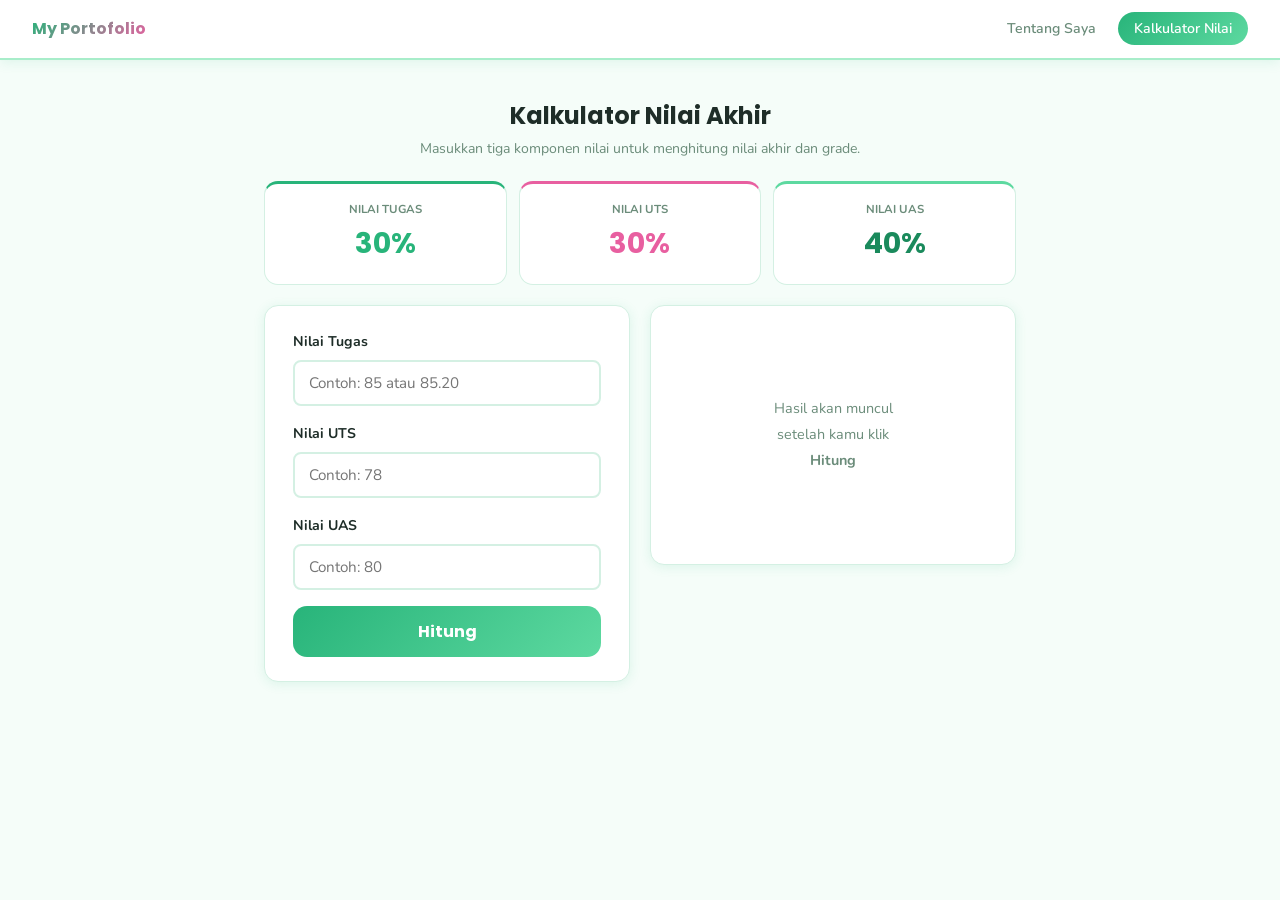
==== kalkulator.html @ 32d03d42 "Add files via upload" ====
<!DOCTYPE html>
<!-- Nama: Ni Nyoman Sutriani | NIM: 202432037 -->
<html lang="id">
<head>
  <meta charset="UTF-8" />
  <meta name="viewport" content="width=device-width, initial-scale=1.0" />
  <title>Kalkulator Nilai | Portofolio</title>
  <link rel="stylesheet" href="style.css" />
  <link rel="stylesheet" href="kalkulator.css" />
</head>
<body>

  <!-- NAVBAR -->
  <nav>
    <span class="nav-brand">My Portofolio</span>
    <ul class="nav-links">
      <li><a href="index.html">Tentang Saya</a></li>
      <li><a href="kalkulator.html" class="active">Kalkulator Nilai</a></li>
    </ul>
  </nav>

  <!-- KONTEN UTAMA -->
  <div class="container">

    <!-- Header -->
    <div class="kalk-header">
      <h1>Kalkulator Nilai Akhir</h1>
      <p>Masukkan tiga komponen nilai untuk menghitung nilai akhir dan grade.</p>
    </div>

    <div class="bobot-penilaian">
      <div class="bobot-item">
        <div class="bobot-label">Nilai Tugas</div>
        <div class="bobot-pct">30%</div>
      </div>
      <div class="bobot-item">
        <div class="bobot-label">Nilai UTS</div>
        <div class="bobot-pct">30%</div>
      </div>
      <div class="bobot-item">
        <div class="bobot-label">Nilai UAS</div>
        <div class="bobot-pct">40%</div>
      </div>
    </div>


    <div class="kalk-split">
      <!-- Kiri: Form -->
      <div class="card kalk-form">
        <!-- Error Message -->
        <div class="error-msg" id="errorMsg">
          <span>ERROR:</span>
          <span id="errorText"></span>
        </div>

        <div class="form-group">
          <label for="inputTugas">Nilai Tugas</label>
          <input type="number" id="inputTugas" placeholder="Contoh: 85 atau 85.20" min="0" max="100" />
        </div>

        <div class="form-group">
          <label for="inputUTS">Nilai UTS</label>
          <input type="number" id="inputUTS" placeholder="Contoh: 78" min="0" max="100" />
        </div>

        <div class="form-group">
          <label for="inputUAS">Nilai UAS</label>
          <input type="number" id="inputUAS" placeholder="Contoh: 80" min="0" max="100" />
        </div>

        <button class="btn-hitung" id="btnHitung">Hitung</button>
      </div>

      <!-- Kanan: Hasil -->
      <div class="card kalk-hasil">
        <div class="hasil-section" id="hasilSection">
          <div class="hasil-label">Nilai Akhir</div>
          <div class="hasil-nilai-angka" id="hasilAngka"></div>
          <div class="hasil-label" style="margin-top:16px;">Grade</div>
          <div class="grade-badge" id="gradeBadge"></div>
        </div>
        <div class="hasil-placeholder" id="hasilPlaceholder">
          <span>Hasil akan muncul<br>setelah kamu klik<br><strong>Hitung</strong></span>
        </div>
      </div>

    </div>

  </div>

  <!--Perhitungan nilai akhir dilakukan di kalkulator.js-->
  <script src="kalkulator.js"></script>
</body>
</html>
---- style.css ----
/* =============================================
   style.css - Global Styles
   Nama: Ni Nyoman Sutriani | NIM: 202432037 
   ============================================= */

@import url('https://fonts.googleapis.com/css2?family=Poppins:wght@400;600;700&family=Nunito:wght@400;600&display=swap');

:root {
  --green-light:  #a8edca;
  --green-mid:    #5dd9a0;
  --green-dark:   #28b47a;
  --green-deeper: #1a8a5c;

  --pink-light:   #ffd6e8;
  --pink-mid:     #ff8fbf;
  --pink-dark:    #e85fa0;
  --pink-deeper:  #c0396e;

  --white:      #ffffff;
  --off-white:  #f5fdf9;
  --text-dark:  #1e2d28;
  --text-muted: #6b8c7a;
  --border:     #d4f0e3;

  --radius-sm: 8px;
  --radius-md: 14px;
  --radius-lg: 22px;
  --shadow:    0 2px 12px rgba(40,180,122,0.12);
}

* { margin: 0; padding: 0; box-sizing: border-box; }

body {
  font-family: 'Nunito', sans-serif;
  background: var(--off-white);
  color: var(--text-dark);
  line-height: 1.7;
}

/* NAVBAR */
nav {
  position: sticky;
  top: 0;
  z-index: 100;
  height: 60px;
  background: var(--white);
  border-bottom: 2px solid var(--green-light);
  display: flex;
  align-items: center;
  justify-content: space-between;
  padding: 0 32px;
  box-shadow: var(--shadow);
}

.nav-brand {
  font-family: 'Poppins', sans-serif;
  font-weight: 700;
  background: linear-gradient(135deg, var(--green-dark), var(--pink-dark));
  -webkit-background-clip: text;
  -webkit-text-fill-color: transparent;
  background-clip: text;
}

.nav-links { display: flex; gap: 6px; list-style: none; }

.nav-links a {
  text-decoration: none;
  font-weight: 600;
  font-size: 0.88rem;
  color: var(--text-muted);
  padding: 7px 16px;
  border-radius: 50px;
  transition: all 0.2s;
}

.nav-links a:hover { color: var(--green-dark); background: var(--green-light); }

.nav-links a.active {
  color: var(--white);
  background: linear-gradient(135deg, var(--green-dark), var(--green-mid));
}

/* CONTAINER */
.container { max-width: 800px; margin: 0 auto; padding: 36px 24px 60px; }

/* CARD */
.card {
  background: var(--white);
  border-radius: var(--radius-md);
  padding: 24px 28px;
  margin-bottom: 20px;
  border: 1.5px solid var(--border);
  box-shadow: var(--shadow);
  transition: transform 0.2s, box-shadow 0.2s;
}

.card:hover { transform: translateY(-2px); box-shadow: 0 6px 20px rgba(40,180,122,0.15); }

.card-title {
  font-family: 'Poppins', sans-serif;
  font-size: 0.72rem;
  font-weight: 600;
  letter-spacing: 1.5px;
  text-transform: uppercase;
  color: var(--text-muted);
  margin-bottom: 14px;
  display: flex;
  align-items: center;
  gap: 8px;
}

.card-title::before {
  content: '';
  width: 4px; height: 14px;
  background: linear-gradient(to bottom, var(--green-dark), var(--pink-dark));
  border-radius: 2px;
}

@media (max-width: 500px) {
  nav { padding: 0 16px; }
  .container { padding: 20px 14px 48px; }
  .card { padding: 18px 16px; }
  .nav-links a { padding: 6px 12px; font-size: 0.82rem; }
}
---- kalkulator.css ----
/* kalkulator.css - Halaman Kalkulator Nilai
   Nama: Ni Nyoman Sutriani | NIM: 202432037 */

/* Header */
.kalk-header {
  text-align: center;
  margin-bottom: 20px;
}

.kalk-header h1 {
  font-family: 'Poppins', sans-serif;
  font-size: 1.5rem;
  font-weight: 700;
}

.kalk-header p {
  font-size: 0.88rem;
  color: var(--text-muted);
}

/* Bobot — full width, di luar card */
.bobot-penilaian {
  display: grid;
  grid-template-columns: repeat(3, 1fr);
  gap: 12px;
  margin-bottom: 20px;
}

.bobot-item {
  background: var(--white);
  border: 1.5px solid var(--border);
  border-radius: var(--radius-md);
  padding: 16px 12px;
  text-align: center;
  transition: all 0.2s;
}

.bobot-item:nth-child(1) { border-top: 3px solid var(--green-dark); }
.bobot-item:nth-child(2) { border-top: 3px solid var(--pink-dark); }
.bobot-item:nth-child(3) { border-top: 3px solid var(--green-mid); }

.bobot-item:hover {
  transform: translateY(-2px);
  box-shadow: 0 6px 16px rgba(40,180,122,0.15);
}

.bobot-label {
  font-size: 0.72rem;
  font-weight: 700;
  text-transform: uppercase;
  color: var(--text-muted);
}

.bobot-pct {
  font-family: 'Poppins', sans-serif;
  font-size: 1.8rem;
  font-weight: 700;
}

.bobot-item:nth-child(1) .bobot-pct { color: var(--green-dark); }
.bobot-item:nth-child(2) .bobot-pct { color: var(--pink-dark); }
.bobot-item:nth-child(3) .bobot-pct { color: var(--green-deeper); }

/* Split layout: form kiri, hasil kanan */
.kalk-split {
  display: grid;
  grid-template-columns: 1fr 1fr;
  gap: 20px;
  align-items: start;
}

/* Form */
.form-group {
  margin-bottom: 16px;
}

.form-group label {
  display: block;
  font-weight: 700;
  font-size: 0.88rem;
  margin-bottom: 6px;
}

.form-group input[type="number"] {
  width: 100%;
  padding: 11px 14px;
  border: 2px solid var(--border);
  border-radius: var(--radius-sm);
  font-family: 'Nunito', sans-serif;
  font-size: 0.95rem;
  outline: none;
  transition: all 0.2s;
}

.form-group input[type="number"]:focus {
  border-color: var(--green-mid);
  box-shadow: 0 0 0 3px rgba(93,217,160,0.18);
}

.form-group input[type="number"]:hover {
  border-color: var(--pink-mid);
}

input[type="number"]::-webkit-inner-spin-button,
input[type="number"]::-webkit-outer-spin-button {
  -webkit-appearance: none;
}

/* Error */
.error-msg {
  display: none;
  background: #fff0f5;
  border: 1.5px solid var(--pink-mid);
  border-radius: var(--radius-sm);
  color: var(--pink-deeper);
  font-size: 0.86rem;
  font-weight: 600;
  padding: 12px 16px;
  margin-bottom: 16px;
  gap: 8px;
}

.error-msg.show {
  display: flex;
  align-items: center;
}

/* Tombol Hitung */
.btn-hitung {
  display: block;
  width: 100%;
  padding: 13px;
  border: none;
  border-radius: var(--radius-md);
  background: linear-gradient(135deg, var(--green-dark), var(--green-mid));
  color: var(--white);
  font-family: 'Poppins', sans-serif;
  font-size: 1rem;
  font-weight: 700;
  cursor: pointer;
  transition: all 0.2s;
}

.btn-hitung:hover {
  background: linear-gradient(135deg, var(--pink-dark), var(--pink-mid));
  transform: translateY(-2px);
}

.btn-hitung:active {
  transform: translateY(0);
}

/* Panel hasil (kanan) */
.kalk-hasil {
  display: flex;
  align-items: center;
  justify-content: center;
  min-height: 260px;
}

.hasil-section {
  display: none;
  text-align: center;
  animation: fadeIn 0.3s ease;
}

.hasil-section.show {
  display: block;
}

.hasil-placeholder {
  text-align: center;
  color: var(--text-muted);
  font-size: 0.9rem;
  line-height: 1.8;
}

.hasil-nilai-angka {
  font-family: 'Poppins', sans-serif;
  font-size: 3.5rem;
  font-weight: 700;
  background: linear-gradient(135deg, var(--green-dark), var(--pink-dark));
  -webkit-background-clip: text;
  -webkit-text-fill-color: transparent;
  background-clip: text;
}

.hasil-label {
  font-size: 0.8rem;
  color: var(--text-muted);
  font-weight: 600;
  letter-spacing: 1px;
  text-transform: uppercase;
  margin-bottom: 14px;
}

.grade-badge {
  display: inline-block;
  font-family: 'Poppins', sans-serif;
  font-size: 2rem;
  font-weight: 700;
  padding: 12px 36px;
  border-radius: var(--radius-md);
  border: 2px solid;
}

.grade-A { background: linear-gradient(135deg, #d4fce8, #a8edca); color: #1a6b45; border-color: var(--green-mid); }
.grade-B { background: linear-gradient(135deg, #d0f0ff, #9de0ff); color: #1a5f8a; border-color: #6dc8f5; }
.grade-C { background: linear-gradient(135deg, #fff9d4, #ffe99a); color: #7a5c00; border-color: #ffd85e; }
.grade-D { background: linear-gradient(135deg, #ffe8d0, #ffcba0); color: #8a3a00; border-color: #ffab6e; }
.grade-E { background: linear-gradient(135deg, #ffd6e8, #ffb3d4); color: var(--pink-deeper); border-color: var(--pink-mid); }

/* Animasi */
@keyframes fadeIn {
  from { opacity: 0; transform: translateY(8px); }
  to   { opacity: 1; transform: translateY(0); }
}

/* Responsive */
@media (max-width: 500px) {
  .kalk-split { grid-template-columns: 1fr; }
  .bobot-pct  { font-size: 1.4rem; }
  .hasil-nilai-angka { font-size: 2.8rem; }
  .kalk-hasil { min-height: auto; }
}
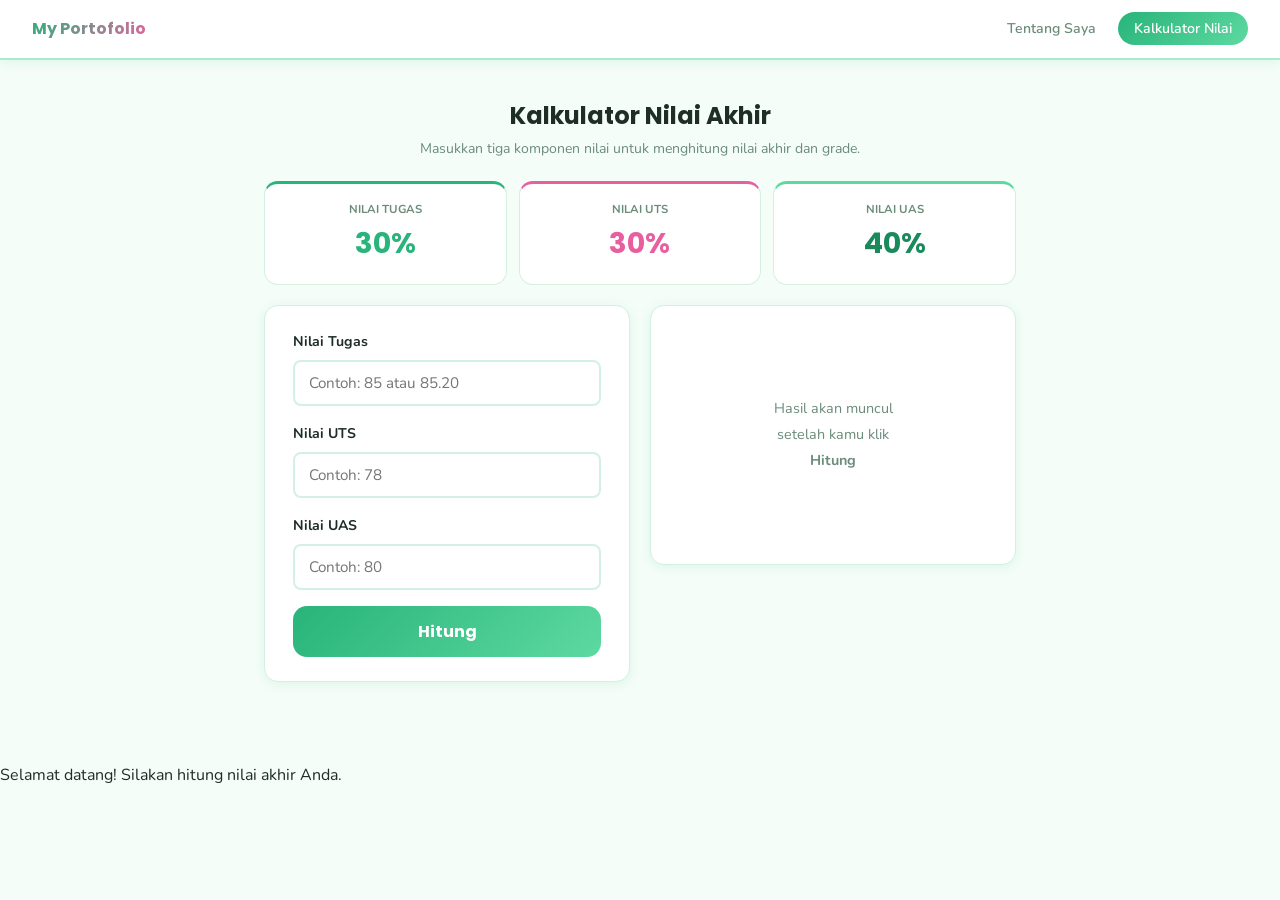
==== commit 55f69da0: "Update kalkulator.html" ====
--- a/kalkulator.html
+++ b/kalkulator.html
@@ -85,9 +85,12 @@
       </div>
 
     </div>
-
+    
   </div>
-
+  <div id="welcomeToast" class="toast-hidden">
+  Selamat datang! Silakan hitung nilai akhir Anda.
+  </div>
+  
   <!--Perhitungan nilai akhir dilakukan di kalkulator.js-->
   <script src="kalkulator.js"></script>
 </body>
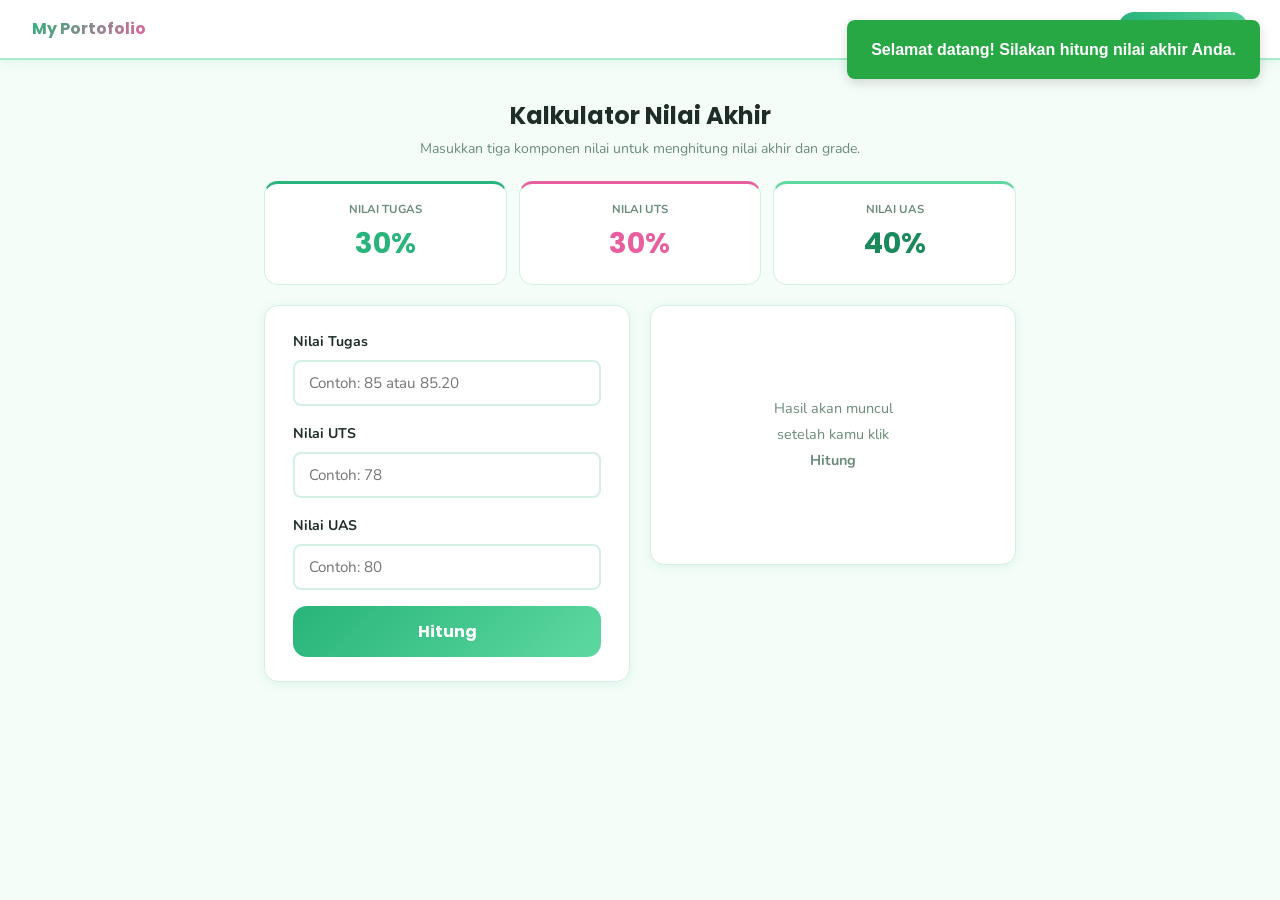
==== commit 412de4e8: "Update kalkulator.html" ====
--- a/kalkulator.html
+++ b/kalkulator.html
@@ -9,7 +9,11 @@
   <link rel="stylesheet" href="kalkulator.css" />
 </head>
 <body>
-
+</div>
+  <div id="welcomeToast" class="toast-hidden">
+    Selamat datang! Silakan hitung nilai akhir Anda.
+  </div>
+  
   <!-- NAVBAR -->
   <nav>
     <span class="nav-brand">My Portofolio</span>
@@ -86,10 +90,6 @@
 
     </div>
     
-  </div>
-  <div id="welcomeToast" class="toast-hidden">
-  Selamat datang! Silakan hitung nilai akhir Anda.
-  </div>
   
   <!--Perhitungan nilai akhir dilakukan di kalkulator.js-->
   <script src="kalkulator.js"></script>
--- a/kalkulator.css
+++ b/kalkulator.css
@@ -5,6 +5,36 @@
 .kalk-header {
   text-align: center;
   margin-bottom: 20px;
+}
+/* Arsitektur Visual Toast Notification */
+#welcomeToast {
+  position: fixed;
+  top: 20px;
+  right: 20px;
+  background-color: #28a745; /* Indikator visual positif/sukses */
+  color: #ffffff;
+  padding: 16px 24px;
+  border-radius: 8px;
+  box-shadow: 0 4px 12px rgba(0, 0, 0, 0.15);
+  font-family: sans-serif;
+  font-weight: 600;
+  z-index: 9999; /* Memastikan elemen selalu berada di lapisan paling atas */
+  
+  /* Parameter Animasi Transisi */
+  transition: opacity 0.5s ease-in-out, transform 0.5s cubic-bezier(0.68, -0.55, 0.27, 1.55);
+}
+
+/* State DOM: Tersembunyi */
+.toast-hidden {
+  opacity: 0;
+  transform: translateX(100px); 
+  pointer-events: none;
+}
+
+/* State DOM: Terlihat */
+.toast-visible {
+  opacity: 1;
+  transform: translateX(0); 
 }
 
 .kalk-header h1 {
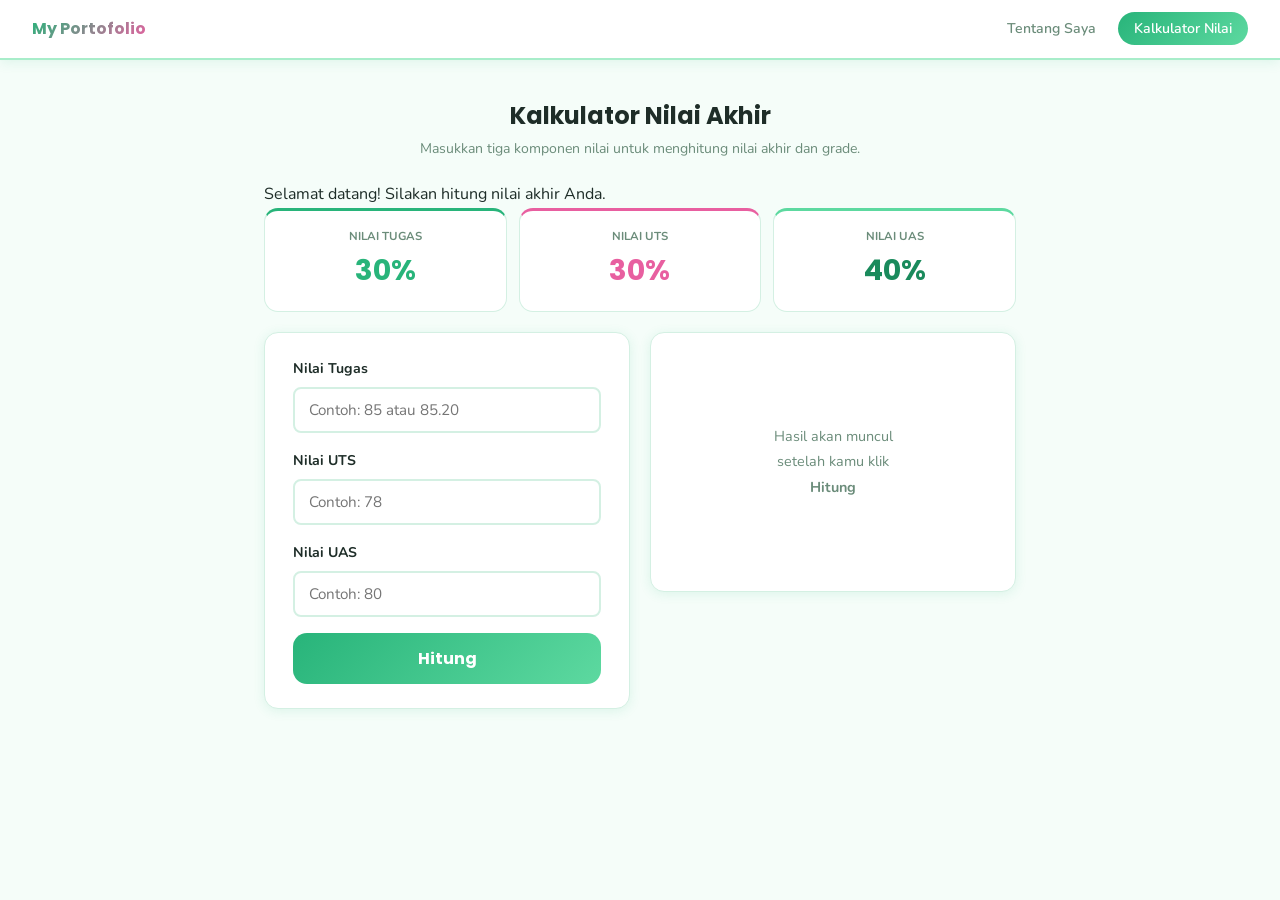
==== commit 2c2f126f: "Update kalkulator.html" ====
--- a/kalkulator.html
+++ b/kalkulator.html
@@ -1,5 +1,4 @@
 <!DOCTYPE html>
-<!-- Nama: Ni Nyoman Sutriani | NIM: 202432037 -->
 <html lang="id">
 <head>
   <meta charset="UTF-8" />
@@ -9,12 +8,7 @@
   <link rel="stylesheet" href="kalkulator.css" />
 </head>
 <body>
-</div>
-  <div id="welcomeToast" class="toast-hidden">
-    Selamat datang! Silakan hitung nilai akhir Anda.
-  </div>
   
-  <!-- NAVBAR -->
   <nav>
     <span class="nav-brand">My Portofolio</span>
     <ul class="nav-links">
@@ -23,13 +17,15 @@
     </ul>
   </nav>
 
-  <!-- KONTEN UTAMA -->
   <div class="container">
 
-    <!-- Header -->
     <div class="kalk-header">
       <h1>Kalkulator Nilai Akhir</h1>
       <p>Masukkan tiga komponen nilai untuk menghitung nilai akhir dan grade.</p>
+    </div>
+
+    <div id="welcomeBanner" class="welcome-banner">
+      Selamat datang! Silakan hitung nilai akhir Anda.
     </div>
 
     <div class="bobot-penilaian">
@@ -47,11 +43,8 @@
       </div>
     </div>
 
-
     <div class="kalk-split">
-      <!-- Kiri: Form -->
       <div class="card kalk-form">
-        <!-- Error Message -->
         <div class="error-msg" id="errorMsg">
           <span>ERROR:</span>
           <span id="errorText"></span>
@@ -75,7 +68,6 @@
         <button class="btn-hitung" id="btnHitung">Hitung</button>
       </div>
 
-      <!-- Kanan: Hasil -->
       <div class="card kalk-hasil">
         <div class="hasil-section" id="hasilSection">
           <div class="hasil-label">Nilai Akhir</div>
@@ -87,11 +79,8 @@
           <span>Hasil akan muncul<br>setelah kamu klik<br><strong>Hitung</strong></span>
         </div>
       </div>
+    </div>
 
-    </div>
-    
-  
-  <!--Perhitungan nilai akhir dilakukan di kalkulator.js-->
   <script src="kalkulator.js"></script>
 </body>
 </html>
